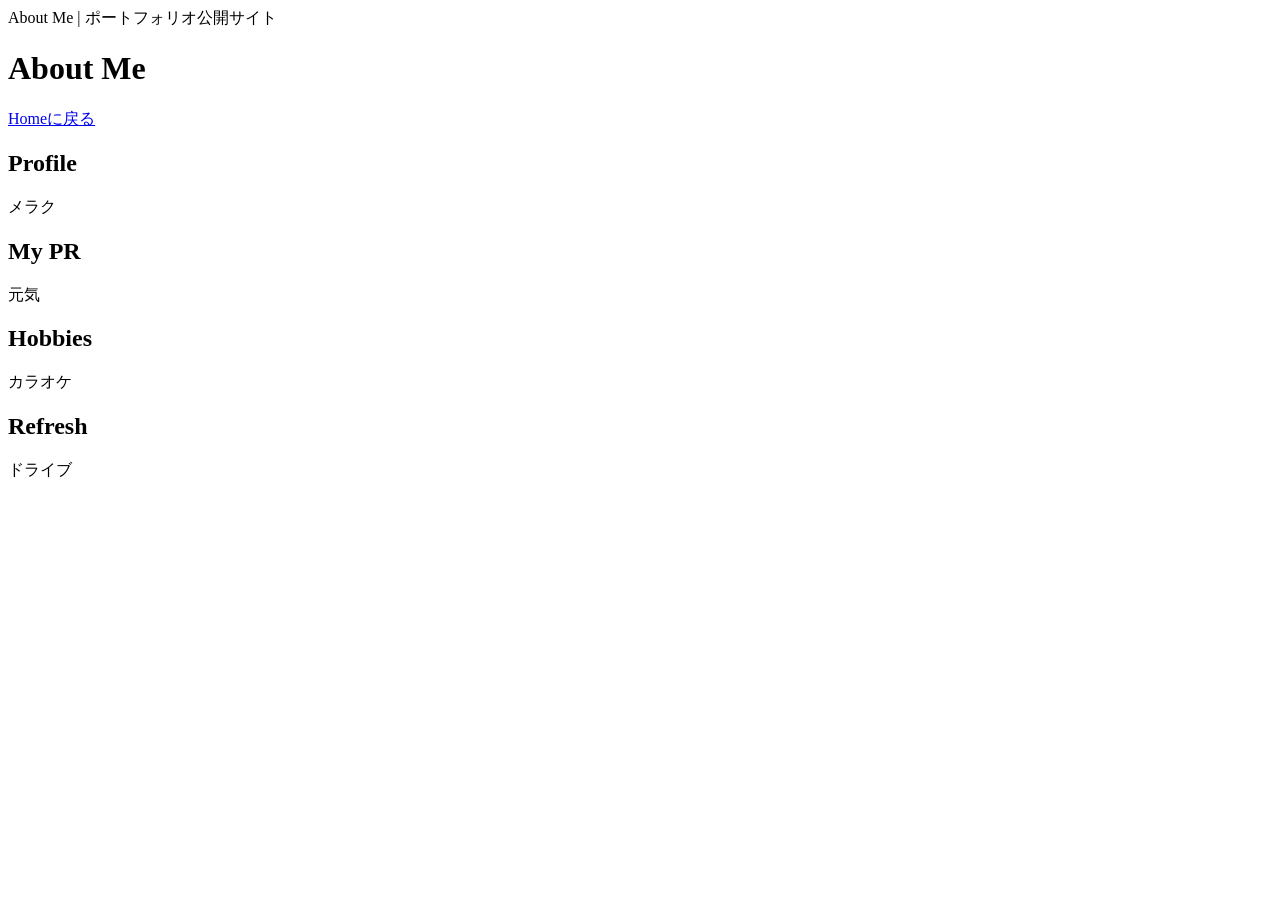
==== aboutme.html @ ee164ec9 "feat: AboutMeを追加" ====
<!DOCTYPE html>
<html lang="ja">

<head>
	<meta charset="UTF-8">
	<meta name="viewport" content="width=device-width,initial-scale=1.0" <title>About Me | ポートフォリオ公開サイト</title>
</head>

<body>
	<header>
		<h1>About Me</h1>
		<nav aria-label="css/style.css">
			<a href="index.html">Homeに戻る</a>
		</nav>
	</header>
	<main>
		<section>
			<h2>Profile</h2>
			<p>メラク</p>
		</section>
		<section>
			<h2>My PR</h2>
			<p>元気</p>
		</section>
		<section>
			<h2>Hobbies</h2>
			<p>カラオケ</p>
		</section>
		<section>
			<h2>Refresh</h2>
			<p>ドライブ</p>
		</section>
	</main>
</body>

</html>
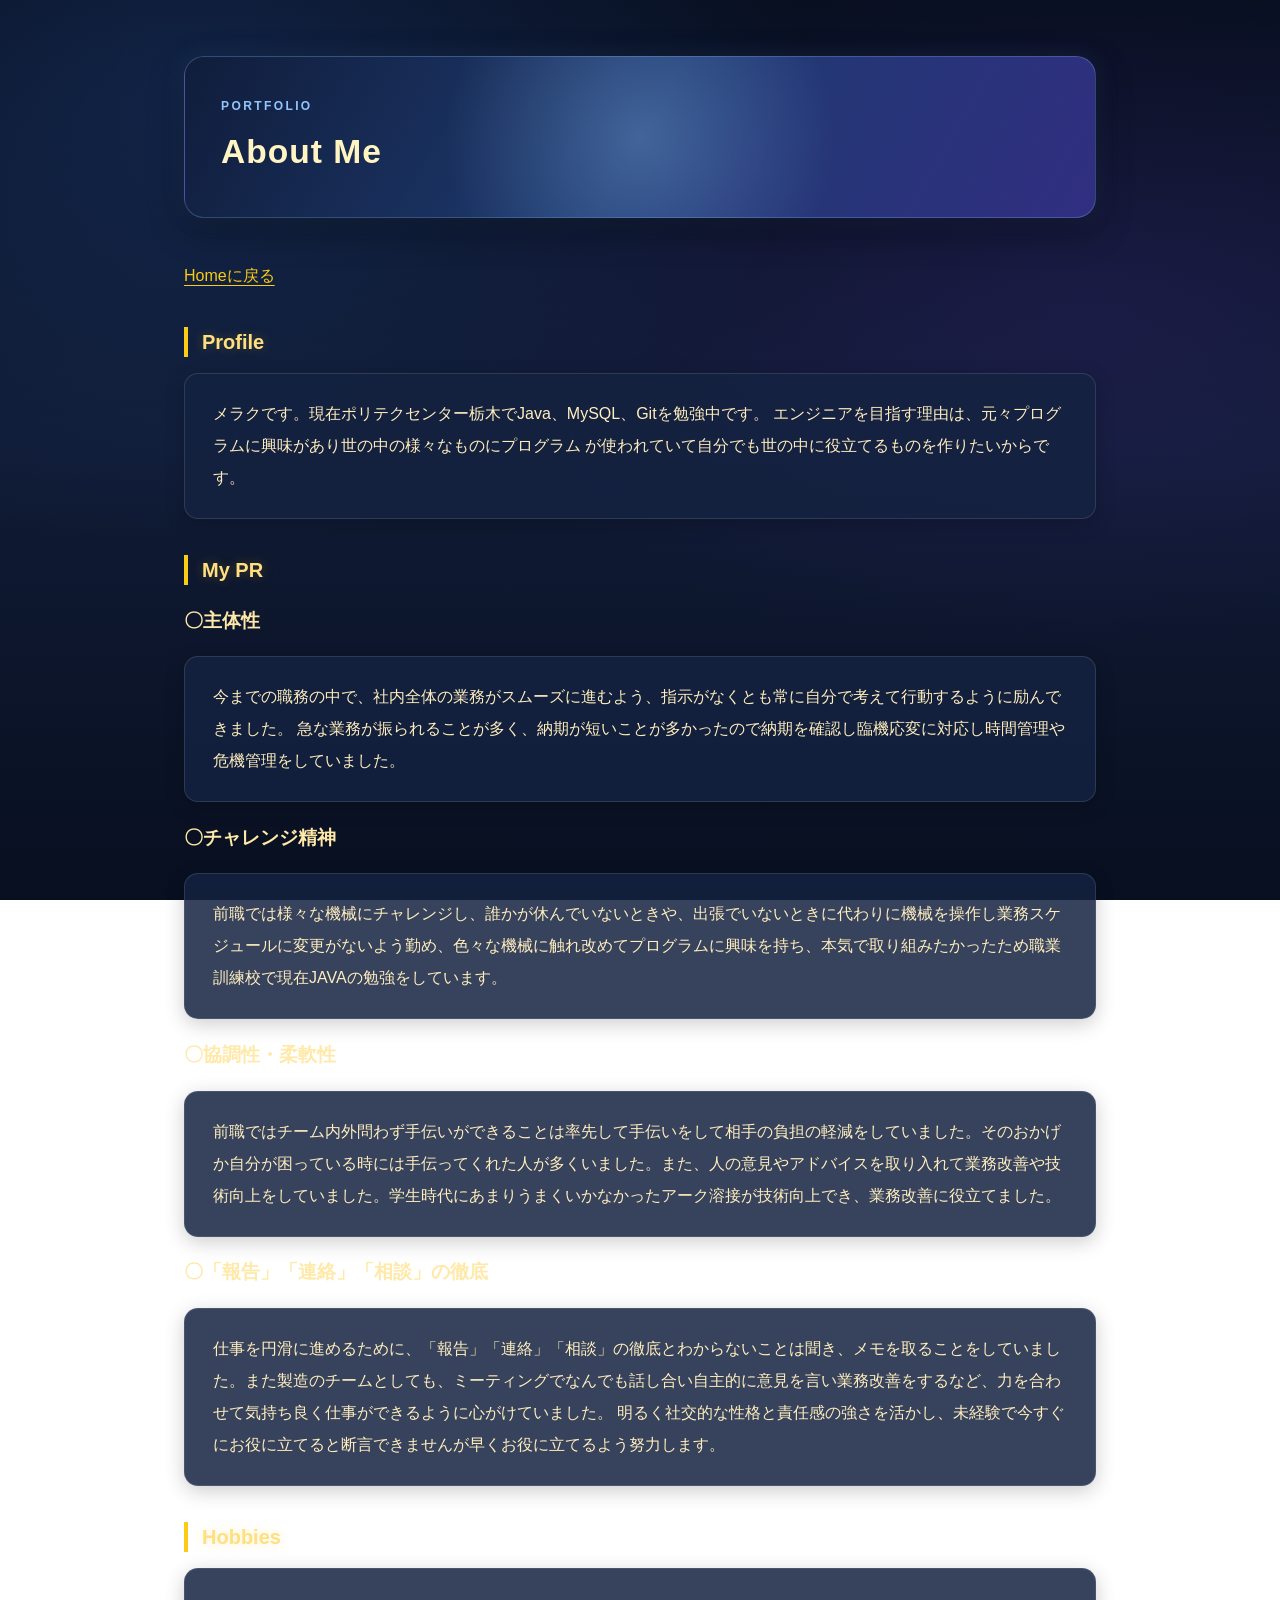
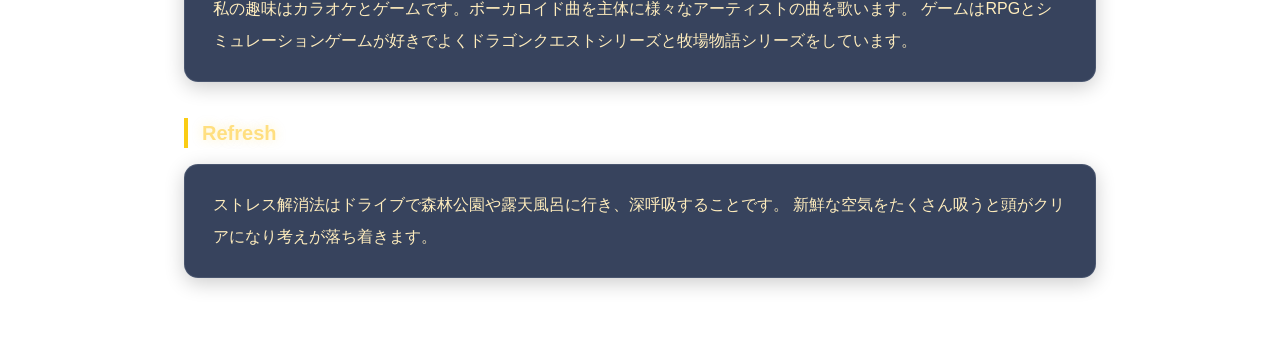
==== commit a514c76a: "Merge pull request #11 from meraku08-maker/content/About-Me feat:aboutmeの情報の追加" ====
--- a/aboutme.html
+++ b/aboutme.html
@@ -2,34 +2,58 @@
 <html lang="ja">
 
 <head>
-	<meta charset="UTF-8">
-	<meta name="viewport" content="width=device-width,initial-scale=1.0" <title>About Me | ポートフォリオ公開サイト</title>
+    <meta charset="UTF-8">
+    <meta name="viewport" content="width=device-width, initial-scale=1.0">
+    <title>About Me | ポートフォリオ公開サイト</title>
+    <link rel="stylesheet" href="css/style.css">
 </head>
 
 <body>
 	<header>
 		<h1>About Me</h1>
-		<nav aria-label="css/style.css">
+		<nav aria-label="css/style2.css">
 			<a href="index.html">Homeに戻る</a>
 		</nav>
 	</header>
 	<main>
 		<section>
 			<h2>Profile</h2>
-			<p>メラク</p>
+			<p>メラクです。現在ポリテクセンター栃木でJava、MySQL、Gitを勉強中です。
+				エンジニアを目指す理由は、元々プログラムに興味があり世の中の様々なものにプログラム
+				が使われていて自分でも世の中に役立てるものを作りたいからです。
+			</p>
 		</section>
 		<section>
 			<h2>My PR</h2>
-			<p>元気</p>
-		</section>
-		<section>
-			<h2>Hobbies</h2>
-			<p>カラオケ</p>
-		</section>
-		<section>
-			<h2>Refresh</h2>
-			<p>ドライブ</p>
-		</section>
+			<h3> 〇主体性</h3>
+			<p>今までの職務の中で、社内全体の業務がスムーズに進むよう、指示がなくとも常に自分で考えて行動するように励んできました。
+				急な業務が振られることが多く、納期が短いことが多かったので納期を確認し臨機応変に対応し時間管理や危機管理をしていました。
+			</p>
+			<h3>〇チャレンジ精神</h3>
+			<p>前職では様々な機械にチャレンジし、誰かが休んでいないときや、出張でいないときに代わりに機械を操作し業務スケジュールに変更がないよう勤め、色々な機械に触れ改めてプログラムに興味を持ち、本気で取り組みたかったため職業訓練校で現在JAVAの勉強をしています。
+			</p>
+			<h3>〇協調性・柔軟性</h3>
+			<p>前職ではチーム内外問わず手伝いができることは率先して手伝いをして相手の負担の軽減をしていました。そのおかげか自分が困っている時には手伝ってくれた人が多くいました。また、人の意見やアドバイスを取り入れて業務改善や技術向上をしていました。学生時代にあまりうまくいかなかったアーク溶接が技術向上でき、業務改善に役立てました。
+			</p>
+			<h3>〇「報告」「連絡」「相談」の徹底</h3>
+			<p> 仕事を円滑に進めるために、「報告」「連絡」「相談」の徹底とわからないことは聞き、メモを取ることをしていました。また製造のチームとしても、ミーティングでなんでも話し合い自主的に意見を言い業務改善をするなど、力を合わせて気持ち良く仕事ができるように心がけていました。
+				明るく社交的な性格と責任感の強さを活かし、未経験で今すぐにお役に立てると断言できませんが早くお役に立てるよう努力します。
+
+			</p>
+			</section>
+			<section>
+				<h2>Hobbies</h2>
+				<p>私の趣味はカラオケとゲームです。ボーカロイド曲を主体に様々なアーティストの曲を歌います。
+					ゲームはRPGとシミュレーションゲームが好きでよくドラゴンクエストシリーズと牧場物語シリーズをしています。
+					
+				</p>
+			</section>
+			<section>
+				<h2>Refresh</h2>
+				<p>ストレス解消法はドライブで森林公園や露天風呂に行き、深呼吸することです。
+					新鮮な空気をたくさん吸うと頭がクリアになり考えが落ち着きます。
+				</p>
+			</section>
 	</main>
 </body>
 
--- a/css/style.css
+++ b/css/style.css
@@ -0,0 +1,543 @@
+
+/* ==========================================
+   夜空をイメージしたポートフォリオデザイン
+   ========================================== */
+
+/* 余白や枠線を含めてサイズを計算 */
+* {
+    box-sizing: border-box;
+}
+
+/* ページ全体の背景 */
+html {
+    min-height: 100%;
+    background:
+        radial-gradient(ellipse at 15% 10%, rgba(59, 130, 246, 0.16), transparent 40%),
+        radial-gradient(ellipse at 85% 35%, rgba(124, 58, 237, 0.12), transparent 42%),
+        linear-gradient(180deg, #080f20 0%, #101b35 50%, #080f20 100%);
+    background-attachment: fixed;
+}
+
+/* コンテンツ */
+body {
+    max-width: 960px;
+    margin: 0 auto;
+    padding: 56px 24px 80px;
+    font-family: "Segoe UI", "Hiragino Kaku Gothic ProN",
+        "Yu Gothic", Meiryo, sans-serif;
+    color: #dbeafe;
+    line-height: 1.8;
+    overflow-wrap: anywhere;
+}
+
+/* サイトタイトル */
+h1 {
+    margin: 0 0 44px;
+    padding: 40px 36px;
+    border: 1px solid rgba(147, 197, 253, 0.25);
+    border-radius: 20px;
+    background:
+        radial-gradient(circle at var(--mouse-x, 50%) var(--mouse-y, 50%),
+            rgba(147, 197, 253, 0.3), transparent 42%),
+        linear-gradient(120deg, #101d3b, #1e3a70, #312e81);
+    box-shadow:
+        0 12px 35px rgba(0, 0, 0, 0.35),
+        0 0 25px rgba(96, 165, 250, 0.12);
+    color: #ffffff;
+    font-size: clamp(1.5rem, 3.5vw, 2.1rem);
+    line-height: 1.5;
+    letter-spacing: 0.03em;
+}
+
+/* PORTFOLIOラベル */
+h1::before {
+    content: "PORTFOLIO";
+    display: block;
+    margin-bottom: 12px;
+    color: #93c5fd;
+    font-size: 0.75rem;
+    font-weight: 600;
+    letter-spacing: 0.2em;
+}
+
+/* 見出し */
+h2 {
+    margin: 36px 0 16px;
+    padding-left: 14px;
+    border-left: 4px solid #60a5fa;
+    color: #bfdbfe;
+    font-size: 1.25rem;
+    line-height: 1.5;
+    text-shadow: 0 0 12px rgba(96, 165, 250, 0.25);
+}
+
+/* 本文カード */
+p {
+    margin: 0;
+    padding: 24px 28px;
+    border: 1px solid rgba(148, 163, 184, 0.2);
+    border-radius: 14px;
+    background: rgba(21, 35, 65, 0.85);
+    box-shadow: 0 5px 20px rgba(0, 0, 0, 0.2);
+    color: #dbeafe;
+    line-height: 2;
+}
+
+/* 作品紹介カード */
+.portfolio-card {
+    padding: 28px;
+    border-top: 3px solid #60a5fa;
+    color: #bfdbfe;
+    font-size: 1.15rem;
+    font-weight: 700;
+}
+
+/* PROJECTラベル */
+.portfolio-card::before {
+    content: "PROJECT";
+    display: block;
+    margin-bottom: 8px;
+    color: #93c5fd;
+    font-size: 0.7rem;
+    font-weight: 600;
+    letter-spacing: 0.15em;
+}
+
+/* リンク */
+a {
+    color: #93c5fd;
+    text-decoration-thickness: 1px;
+    text-underline-offset: 4px;
+}
+
+a:hover {
+    color: #c4b5fd;
+    text-shadow: 0 0 10px rgba(167, 139, 250, 0.5);
+    text-decoration-thickness: 2px;
+}
+
+a:focus-visible {
+    outline: 3px solid #60a5fa;
+    outline-offset: 5px;
+}
+
+/* スマートフォン対応 */
+@media (max-width: 600px) {
+    body {
+        padding: 28px 16px 48px;
+    }
+
+    h1 {
+        margin-bottom: 32px;
+        padding: 28px 20px;
+        border-radius: 16px;
+    }
+
+    h2 {
+        margin-top: 28px;
+        font-size: 1.1rem;
+    }
+
+    p,
+    .portfolio-card {
+        padding: 20px;
+    }
+}
+
+/* ==========================================
+   JavaScript と組み合わせた演出
+   ========================================== */
+
+/* テーマ切り替えボタン */
+.theme-toggle {
+    display: block;
+    margin: 0 0 18px auto;
+    padding: 10px 18px;
+    border: 1px solid rgba(147, 197, 253, 0.35);
+    border-radius: 999px;
+    background: #152443;
+    color: #bfdbfe;
+    font: inherit;
+    font-size: 0.9rem;
+    font-weight: 700;
+    cursor: pointer;
+    transition: background-color 0.2s, transform 0.2s;
+}
+
+.theme-toggle:hover {
+    background-color: #243b68;
+    transform: translateY(-2px);
+    box-shadow: 0 0 15px rgba(96, 165, 250, 0.2);
+}
+
+.theme-toggle:focus-visible {
+    outline: 3px solid #60a5fa;
+    outline-offset: 3px;
+}
+
+/* 画面内に入ると表示 */
+.js-enabled .reveal {
+    opacity: 0;
+    transform: translateY(22px);
+    transition: opacity 0.7s ease, transform 0.7s ease;
+}
+
+.js-enabled .reveal.is-visible {
+    opacity: 1;
+    transform: translateY(0);
+}
+
+/* カードの浮き上がり */
+.portfolio-card {
+    transition: box-shadow 0.25s ease, transform 0.25s ease,
+        opacity 0.7s ease;
+}
+
+.portfolio-card.is-visible:hover {
+    transform: translateY(-5px);
+    box-shadow: 0 12px 32px rgba(96, 165, 250, 0.18);
+}
+
+/* ダークモード */
+html.dark {
+    background:
+        radial-gradient(ellipse at 15% 10%, rgba(59, 130, 246, 0.13), transparent 40%),
+        linear-gradient(180deg, #030712, #080f20 60%, #030712);
+}
+
+.dark body {
+    color: #dbeafe;
+}
+
+.dark h2 {
+    color: #bfdbfe;
+    border-left-color: #818cf8;
+}
+
+.dark p {
+    background-color: #101b30;
+    color: #e2e8f0;
+    border-color: #334155;
+    box-shadow: 0 5px 18px rgba(0, 0, 0, 0.35);
+}
+
+.dark .portfolio-card {
+    border-top-color: #818cf8;
+}
+
+.dark .portfolio-card::before {
+    color: #a5b4fc;
+}
+
+.dark .theme-toggle {
+    color: #e2e8f0;
+    background-color: #111c33;
+    border-color: #475569;
+}
+
+.dark .theme-toggle:hover {
+    background-color: #263653;
+}
+
+.dark a {
+    color: #93c5fd;
+}
+
+/* アニメーション軽減設定 */
+@media (prefers-reduced-motion: reduce) {
+    .js-enabled .reveal {
+        opacity: 1;
+        transform: none;
+        transition: none;
+    }
+
+    .theme-toggle,
+    .portfolio-card {
+        transition: none;
+    }
+
+    .theme-toggle:hover,
+    .portfolio-card.is-visible:hover {
+        transform: none;
+    }
+}
+
+/* ==========================================
+   ポートフォリオ一覧
+   ========================================== */
+
+/* カードを横並びにする */
+.portfolio-grid {
+    display: grid;
+    grid-template-columns: repeat(2, minmax(0, 1fr));
+    gap: 24px;
+}
+
+/* カード全体 */
+.portfolio-grid .portfolio-card {
+    padding: 0;
+    overflow: hidden;
+    background: linear-gradient(145deg, #172847, #101b32);
+    border: 1px solid rgba(147, 197, 253, 0.2);
+    border-radius: 16px;
+    box-shadow: 0 4px 20px rgba(0, 0, 0, 0.25);
+    color: #dbeafe;
+    font-size: 1rem;
+    font-weight: normal;
+    transition:
+        transform 0.25s ease,
+        box-shadow 0.25s ease,
+        opacity 0.7s ease;
+}
+
+/* PROJECT表示を無効化 */
+.portfolio-grid .portfolio-card::before {
+    content: none;
+}
+
+/* ホバー演出 */
+.portfolio-grid .portfolio-card:hover {
+    transform: translateY(-5px);
+    box-shadow:
+        0 12px 32px rgba(0, 0, 0, 0.35),
+        0 0 20px rgba(96, 165, 250, 0.18);
+}
+
+/* カード上部の画像領域 */
+.portfolio-image {
+    display: flex;
+    align-items: center;
+    justify-content: center;
+    height: 150px;
+    background:
+        radial-gradient(circle at 30% 30%, rgba(191, 219, 254, 0.25), transparent 35%),
+        linear-gradient(135deg, #101d3b, #1e40af, #312e81);
+    color: #dbeafe;
+    font-size: 0.9rem;
+    font-weight: 700;
+    letter-spacing: 0.15em;
+    text-shadow: 0 0 12px rgba(147, 197, 253, 0.6);
+}
+
+/* 制作予定カード */
+.portfolio-image-next {
+    background:
+        radial-gradient(circle at 70% 30%, rgba(191, 219, 254, 0.2), transparent 35%),
+        linear-gradient(135deg, #1e293b, #334155, #1e3a5f);
+}
+
+/* カード本文 */
+.portfolio-content {
+    padding: 24px;
+}
+
+.portfolio-content h3 {
+    margin: 0 0 12px;
+    color: #bfdbfe;
+    font-size: 1.2rem;
+}
+
+/* 作品説明 */
+.portfolio-grid .portfolio-description {
+    margin: 0 0 18px;
+    padding: 0;
+    border: none;
+    border-radius: 0;
+    background: transparent;
+    box-shadow: none;
+    color: #a9bad3;
+    font-size: 0.9rem;
+    font-weight: normal;
+    line-height: 1.8;
+}
+
+/* 使用技術タグ */
+.portfolio-tags {
+    display: flex;
+    flex-wrap: wrap;
+    gap: 8px;
+    margin-bottom: 20px;
+}
+
+.portfolio-tags span {
+    padding: 4px 12px;
+    border: 1px solid rgba(147, 197, 253, 0.2);
+    border-radius: 6px;
+    background: #1e3154;
+    color: #bfdbfe;
+    font-size: 0.75rem;
+    font-weight: 600;
+}
+
+/* GitHubリンク */
+.portfolio-link {
+    display: inline-block;
+    color: #93c5fd;
+    font-size: 0.9rem;
+    font-weight: 700;
+}
+
+/* ==========================================
+   ダークモード対応
+   ========================================== */
+
+.dark .portfolio-grid .portfolio-card {
+    background: linear-gradient(145deg, #0c172b, #101b30);
+    border-color: rgba(129, 140, 248, 0.25);
+    color: #e2e8f0;
+}
+
+.dark .portfolio-content h3 {
+    color: #c4b5fd;
+}
+
+.dark .portfolio-grid .portfolio-description {
+    background: transparent;
+    color: #cbd5e1;
+    box-shadow: none;
+}
+
+.dark .portfolio-tags span {
+    background: #172554;
+    border-color: rgba(129, 140, 248, 0.25);
+    color: #c7d2fe;
+}
+
+/* ==========================================
+   レスポンシブ対応
+   ========================================== */
+
+@media (max-width: 600px) {
+    .portfolio-grid {
+        grid-template-columns: 1fr;
+    }
+
+    .portfolio-image {
+        height: 130px;
+    }
+
+    .portfolio-content {
+        padding: 20px;
+    }
+}
+
+/* アニメーション軽減設定 */
+@media (prefers-reduced-motion: reduce) {
+    .portfolio-grid .portfolio-card {
+        transition: none;
+    }
+
+    .portfolio-grid .portfolio-card:hover {
+        transform: none;
+    }
+}
+
+/* ==========================================
+   夜空デザイン：ゴールド文字カラー
+   ========================================== */
+
+/* 基本文字 */
+body {
+    color: #ffe9a8;
+}
+
+/* メインタイトル */
+h1 {
+    color: #fff4c2;
+}
+
+/* 見出し */
+h2 {
+    color: #ffdf80;
+    border-left-color: #facc15;
+    text-shadow: 0 0 12px rgba(250, 204, 21, 0.25);
+}
+
+/* 本文 */
+p {
+    color: #ffedbd;
+}
+
+/* 作品カード */
+.portfolio-card {
+    color: #ffe9a8;
+}
+
+/* 作品タイトル */
+.portfolio-content h3 {
+    color: #ffdf80;
+}
+
+/* 作品説明 */
+.portfolio-grid .portfolio-description {
+    color: #e9d9a5;
+}
+
+/* リンク */
+a,
+.portfolio-link {
+    color: #facc15;
+}
+
+a:hover {
+    color: #fff1a8;
+    text-shadow: 0 0 12px rgba(250, 204, 21, 0.65);
+}
+
+/* 使用技術タグ */
+.portfolio-tags span {
+    color: #ffe9a8;
+    background: #493d20;
+    border-color: rgba(250, 204, 21, 0.3);
+}
+
+/* PROJECTラベル */
+.portfolio-card::before {
+    color: #eabf55;
+}
+
+/* ボタン */
+.theme-toggle {
+    color: #ffe9a8;
+    border-color: rgba(250, 204, 21, 0.4);
+}
+
+.theme-toggle:hover {
+    color: #fff4c2;
+    background-color: #493d20;
+}
+
+/* ダークモード */
+.dark body {
+    color: #ffe9a8;
+}
+
+.dark h2 {
+    color: #ffdf80;
+    border-left-color: #facc15;
+}
+
+.dark p {
+    color: #ffedbd;
+}
+
+.dark .portfolio-content h3 {
+    color: #ffdf80;
+}
+
+.dark .portfolio-grid .portfolio-description {
+    color: #e9d9a5;
+}
+
+.dark .portfolio-tags span {
+    background: #493d20;
+    color: #ffe9a8;
+}
+
+.dark a {
+    color: #facc15;
+}
+
+.dark .theme-toggle {
+    color: #ffe9a8;
+}
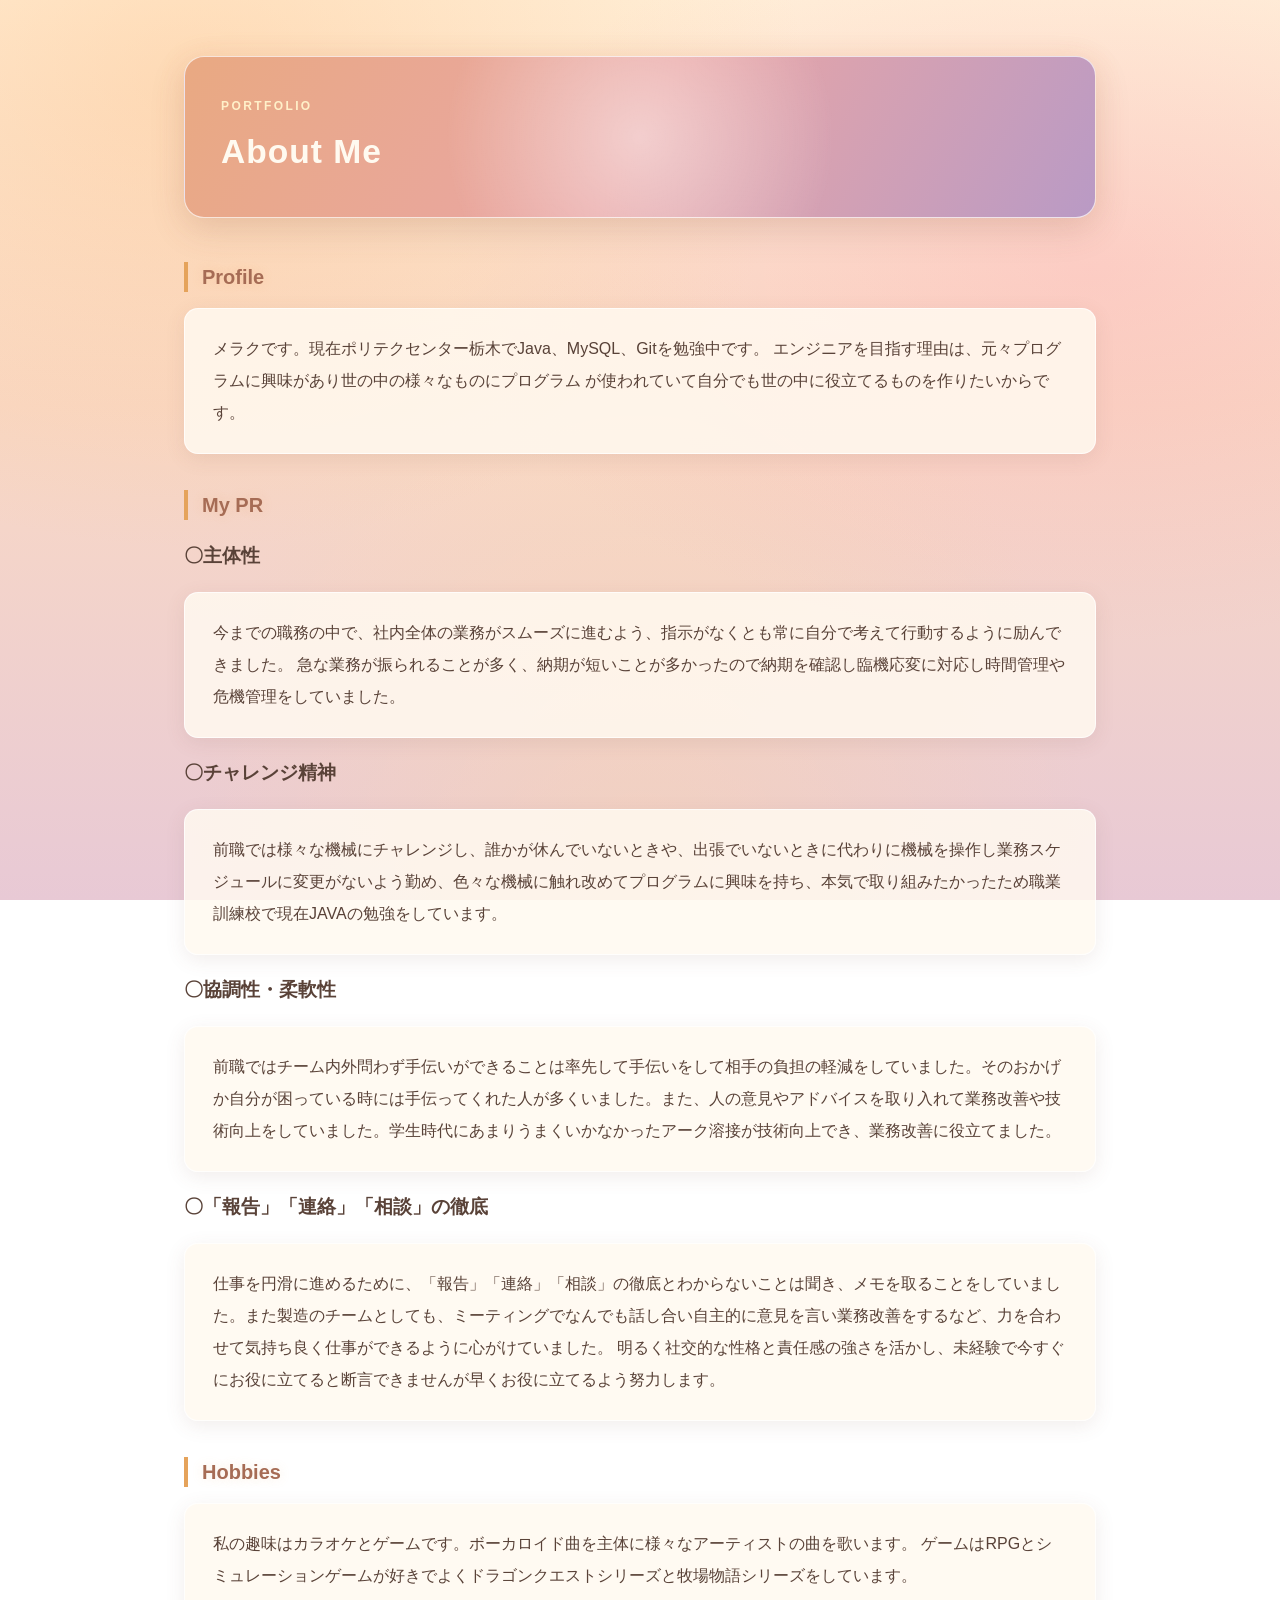
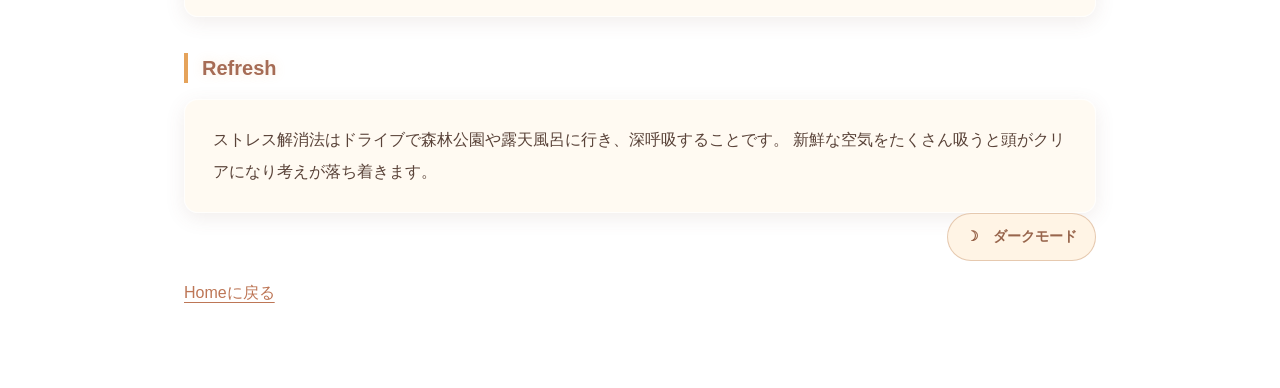
==== commit ffc4acdb: "Merge pull request #12 from meraku08-maker/change/index chore: index aboutme" ====
--- a/aboutme.html
+++ b/aboutme.html
@@ -2,18 +2,15 @@
 <html lang="ja">
 
 <head>
-    <meta charset="UTF-8">
-    <meta name="viewport" content="width=device-width, initial-scale=1.0">
-    <title>About Me | ポートフォリオ公開サイト</title>
-    <link rel="stylesheet" href="css/style.css">
+	<meta charset="UTF-8">
+	<meta name="viewport" content="width=device-width, initial-scale=1.0">
+	<title>About Me | ポートフォリオ公開サイト</title>
+	<link rel="stylesheet" href="css/style.css">
 </head>
 
 <body>
 	<header>
 		<h1>About Me</h1>
-		<nav aria-label="css/style2.css">
-			<a href="index.html">Homeに戻る</a>
-		</nav>
 	</header>
 	<main>
 		<section>
@@ -40,20 +37,26 @@
 				明るく社交的な性格と責任感の強さを活かし、未経験で今すぐにお役に立てると断言できませんが早くお役に立てるよう努力します。
 
 			</p>
-			</section>
-			<section>
-				<h2>Hobbies</h2>
-				<p>私の趣味はカラオケとゲームです。ボーカロイド曲を主体に様々なアーティストの曲を歌います。
-					ゲームはRPGとシミュレーションゲームが好きでよくドラゴンクエストシリーズと牧場物語シリーズをしています。
-					
-				</p>
-			</section>
-			<section>
-				<h2>Refresh</h2>
-				<p>ストレス解消法はドライブで森林公園や露天風呂に行き、深呼吸することです。
-					新鮮な空気をたくさん吸うと頭がクリアになり考えが落ち着きます。
-				</p>
-			</section>
+		</section>
+		<section>
+			<h2>Hobbies</h2>
+			<p>私の趣味はカラオケとゲームです。ボーカロイド曲を主体に様々なアーティストの曲を歌います。
+				ゲームはRPGとシミュレーションゲームが好きでよくドラゴンクエストシリーズと牧場物語シリーズをしています。
+
+			</p>
+		</section>
+		<section>
+			<h2>Refresh</h2>
+			<p>ストレス解消法はドライブで森林公園や露天風呂に行き、深呼吸することです。
+				新鮮な空気をたくさん吸うと頭がクリアになり考えが落ち着きます。
+			</p>
+		</section>
+		<button id="themeToggle" class="theme-toggle" type="button" aria-pressed="false">
+			☽　ダークモード
+		</button>
+		<nav aria-label="css/style.css">
+			<a href="index.html">Homeに戻る</a>
+		</nav>
 	</main>
 </body>
 
--- a/css/style.css
+++ b/css/style.css
@@ -1,543 +1,479 @@
-
-/* ==========================================
-   夜空をイメージしたポートフォリオデザイン
-   ========================================== */
-
-/* 余白や枠線を含めてサイズを計算 */
-* {
-    box-sizing: border-box;
-}
-
-/* ページ全体の背景 */
-html {
-    min-height: 100%;
-    background:
-        radial-gradient(ellipse at 15% 10%, rgba(59, 130, 246, 0.16), transparent 40%),
-        radial-gradient(ellipse at 85% 35%, rgba(124, 58, 237, 0.12), transparent 42%),
-        linear-gradient(180deg, #080f20 0%, #101b35 50%, #080f20 100%);
-    background-attachment: fixed;
-}
-
-/* コンテンツ */
-body {
-    max-width: 960px;
-    margin: 0 auto;
-    padding: 56px 24px 80px;
-    font-family: "Segoe UI", "Hiragino Kaku Gothic ProN",
-        "Yu Gothic", Meiryo, sans-serif;
-    color: #dbeafe;
-    line-height: 1.8;
-    overflow-wrap: anywhere;
-}
-
-/* サイトタイトル */
-h1 {
-    margin: 0 0 44px;
-    padding: 40px 36px;
-    border: 1px solid rgba(147, 197, 253, 0.25);
-    border-radius: 20px;
-    background:
-        radial-gradient(circle at var(--mouse-x, 50%) var(--mouse-y, 50%),
-            rgba(147, 197, 253, 0.3), transparent 42%),
-        linear-gradient(120deg, #101d3b, #1e3a70, #312e81);
-    box-shadow:
-        0 12px 35px rgba(0, 0, 0, 0.35),
-        0 0 25px rgba(96, 165, 250, 0.12);
-    color: #ffffff;
-    font-size: clamp(1.5rem, 3.5vw, 2.1rem);
-    line-height: 1.5;
-    letter-spacing: 0.03em;
-}
-
-/* PORTFOLIOラベル */
-h1::before {
-    content: "PORTFOLIO";
-    display: block;
-    margin-bottom: 12px;
-    color: #93c5fd;
-    font-size: 0.75rem;
-    font-weight: 600;
-    letter-spacing: 0.2em;
-}
-
-/* 見出し */
-h2 {
-    margin: 36px 0 16px;
-    padding-left: 14px;
-    border-left: 4px solid #60a5fa;
-    color: #bfdbfe;
-    font-size: 1.25rem;
-    line-height: 1.5;
-    text-shadow: 0 0 12px rgba(96, 165, 250, 0.25);
-}
-
-/* 本文カード */
-p {
-    margin: 0;
-    padding: 24px 28px;
-    border: 1px solid rgba(148, 163, 184, 0.2);
-    border-radius: 14px;
-    background: rgba(21, 35, 65, 0.85);
-    box-shadow: 0 5px 20px rgba(0, 0, 0, 0.2);
-    color: #dbeafe;
-    line-height: 2;
-}
-
-/* 作品紹介カード */
-.portfolio-card {
-    padding: 28px;
-    border-top: 3px solid #60a5fa;
-    color: #bfdbfe;
-    font-size: 1.15rem;
-    font-weight: 700;
-}
-
-/* PROJECTラベル */
-.portfolio-card::before {
-    content: "PROJECT";
-    display: block;
-    margin-bottom: 8px;
-    color: #93c5fd;
-    font-size: 0.7rem;
-    font-weight: 600;
-    letter-spacing: 0.15em;
-}
-
-/* リンク */
-a {
-    color: #93c5fd;
-    text-decoration-thickness: 1px;
-    text-underline-offset: 4px;
-}
-
-a:hover {
-    color: #c4b5fd;
-    text-shadow: 0 0 10px rgba(167, 139, 250, 0.5);
-    text-decoration-thickness: 2px;
-}
-
-a:focus-visible {
-    outline: 3px solid #60a5fa;
-    outline-offset: 5px;
-}
-
-/* スマートフォン対応 */
-@media (max-width: 600px) {
-    body {
-        padding: 28px 16px 48px;
-    }
-
-    h1 {
-        margin-bottom: 32px;
-        padding: 28px 20px;
-        border-radius: 16px;
-    }
-
-    h2 {
-        margin-top: 28px;
-        font-size: 1.1rem;
-    }
-
-    p,
-    .portfolio-card {
-        padding: 20px;
-    }
-}
-
-/* ==========================================
-   JavaScript と組み合わせた演出
-   ========================================== */
-
-/* テーマ切り替えボタン */
-.theme-toggle {
-    display: block;
-    margin: 0 0 18px auto;
-    padding: 10px 18px;
-    border: 1px solid rgba(147, 197, 253, 0.35);
-    border-radius: 999px;
-    background: #152443;
-    color: #bfdbfe;
-    font: inherit;
-    font-size: 0.9rem;
-    font-weight: 700;
-    cursor: pointer;
-    transition: background-color 0.2s, transform 0.2s;
-}
-
-.theme-toggle:hover {
-    background-color: #243b68;
-    transform: translateY(-2px);
-    box-shadow: 0 0 15px rgba(96, 165, 250, 0.2);
-}
-
-.theme-toggle:focus-visible {
-    outline: 3px solid #60a5fa;
-    outline-offset: 3px;
-}
-
-/* 画面内に入ると表示 */
-.js-enabled .reveal {
-    opacity: 0;
-    transform: translateY(22px);
-    transition: opacity 0.7s ease, transform 0.7s ease;
-}
-
-.js-enabled .reveal.is-visible {
-    opacity: 1;
-    transform: translateY(0);
-}
-
-/* カードの浮き上がり */
-.portfolio-card {
-    transition: box-shadow 0.25s ease, transform 0.25s ease,
-        opacity 0.7s ease;
-}
-
-.portfolio-card.is-visible:hover {
-    transform: translateY(-5px);
-    box-shadow: 0 12px 32px rgba(96, 165, 250, 0.18);
-}
-
-/* ダークモード */
-html.dark {
-    background:
-        radial-gradient(ellipse at 15% 10%, rgba(59, 130, 246, 0.13), transparent 40%),
-        linear-gradient(180deg, #030712, #080f20 60%, #030712);
-}
-
-.dark body {
-    color: #dbeafe;
-}
-
-.dark h2 {
-    color: #bfdbfe;
-    border-left-color: #818cf8;
-}
-
-.dark p {
-    background-color: #101b30;
-    color: #e2e8f0;
-    border-color: #334155;
-    box-shadow: 0 5px 18px rgba(0, 0, 0, 0.35);
-}
-
-.dark .portfolio-card {
-    border-top-color: #818cf8;
-}
-
-.dark .portfolio-card::before {
-    color: #a5b4fc;
-}
-
-.dark .theme-toggle {
-    color: #e2e8f0;
-    background-color: #111c33;
-    border-color: #475569;
-}
-
-.dark .theme-toggle:hover {
-    background-color: #263653;
-}
-
-.dark a {
-    color: #93c5fd;
-}
-
-/* アニメーション軽減設定 */
-@media (prefers-reduced-motion: reduce) {
-    .js-enabled .reveal {
-        opacity: 1;
-        transform: none;
-        transition: none;
-    }
-
-    .theme-toggle,
-    .portfolio-card {
-        transition: none;
-    }
-
-    .theme-toggle:hover,
-    .portfolio-card.is-visible:hover {
-        transform: none;
-    }
-}
-
-/* ==========================================
-   ポートフォリオ一覧
-   ========================================== */
-
-/* カードを横並びにする */
-.portfolio-grid {
-    display: grid;
-    grid-template-columns: repeat(2, minmax(0, 1fr));
-    gap: 24px;
-}
-
-/* カード全体 */
-.portfolio-grid .portfolio-card {
-    padding: 0;
-    overflow: hidden;
-    background: linear-gradient(145deg, #172847, #101b32);
-    border: 1px solid rgba(147, 197, 253, 0.2);
-    border-radius: 16px;
-    box-shadow: 0 4px 20px rgba(0, 0, 0, 0.25);
-    color: #dbeafe;
-    font-size: 1rem;
-    font-weight: normal;
-    transition:
-        transform 0.25s ease,
-        box-shadow 0.25s ease,
-        opacity 0.7s ease;
-}
-
-/* PROJECT表示を無効化 */
-.portfolio-grid .portfolio-card::before {
-    content: none;
-}
-
-/* ホバー演出 */
-.portfolio-grid .portfolio-card:hover {
-    transform: translateY(-5px);
-    box-shadow:
-        0 12px 32px rgba(0, 0, 0, 0.35),
-        0 0 20px rgba(96, 165, 250, 0.18);
-}
-
-/* カード上部の画像領域 */
-.portfolio-image {
-    display: flex;
-    align-items: center;
-    justify-content: center;
-    height: 150px;
-    background:
-        radial-gradient(circle at 30% 30%, rgba(191, 219, 254, 0.25), transparent 35%),
-        linear-gradient(135deg, #101d3b, #1e40af, #312e81);
-    color: #dbeafe;
-    font-size: 0.9rem;
-    font-weight: 700;
-    letter-spacing: 0.15em;
-    text-shadow: 0 0 12px rgba(147, 197, 253, 0.6);
-}
-
-/* 制作予定カード */
-.portfolio-image-next {
-    background:
-        radial-gradient(circle at 70% 30%, rgba(191, 219, 254, 0.2), transparent 35%),
-        linear-gradient(135deg, #1e293b, #334155, #1e3a5f);
-}
-
-/* カード本文 */
-.portfolio-content {
-    padding: 24px;
-}
-
-.portfolio-content h3 {
-    margin: 0 0 12px;
-    color: #bfdbfe;
-    font-size: 1.2rem;
-}
-
-/* 作品説明 */
-.portfolio-grid .portfolio-description {
-    margin: 0 0 18px;
-    padding: 0;
-    border: none;
-    border-radius: 0;
-    background: transparent;
-    box-shadow: none;
-    color: #a9bad3;
-    font-size: 0.9rem;
-    font-weight: normal;
-    line-height: 1.8;
-}
-
-/* 使用技術タグ */
-.portfolio-tags {
-    display: flex;
-    flex-wrap: wrap;
-    gap: 8px;
-    margin-bottom: 20px;
-}
-
-.portfolio-tags span {
-    padding: 4px 12px;
-    border: 1px solid rgba(147, 197, 253, 0.2);
-    border-radius: 6px;
-    background: #1e3154;
-    color: #bfdbfe;
-    font-size: 0.75rem;
-    font-weight: 600;
-}
-
-/* GitHubリンク */
-.portfolio-link {
-    display: inline-block;
-    color: #93c5fd;
-    font-size: 0.9rem;
-    font-weight: 700;
-}
-
-/* ==========================================
-   ダークモード対応
-   ========================================== */
-
-.dark .portfolio-grid .portfolio-card {
-    background: linear-gradient(145deg, #0c172b, #101b30);
-    border-color: rgba(129, 140, 248, 0.25);
-    color: #e2e8f0;
-}
-
-.dark .portfolio-content h3 {
-    color: #c4b5fd;
-}
-
-.dark .portfolio-grid .portfolio-description {
-    background: transparent;
-    color: #cbd5e1;
-    box-shadow: none;
-}
-
-.dark .portfolio-tags span {
-    background: #172554;
-    border-color: rgba(129, 140, 248, 0.25);
-    color: #c7d2fe;
-}
-
-/* ==========================================
-   レスポンシブ対応
-   ========================================== */
-
-@media (max-width: 600px) {
-    .portfolio-grid {
-        grid-template-columns: 1fr;
-    }
-
-    .portfolio-image {
-        height: 130px;
-    }
-
-    .portfolio-content {
-        padding: 20px;
-    }
-}
-
-/* アニメーション軽減設定 */
-@media (prefers-reduced-motion: reduce) {
-    .portfolio-grid .portfolio-card {
-        transition: none;
-    }
-
-    .portfolio-grid .portfolio-card:hover {
-        transform: none;
-    }
-}
-
-/* ==========================================
-   夜空デザイン：ゴールド文字カラー
-   ========================================== */
-
-/* 基本文字 */
-body {
-    color: #ffe9a8;
-}
-
-/* メインタイトル */
-h1 {
-    color: #fff4c2;
-}
-
-/* 見出し */
-h2 {
-    color: #ffdf80;
-    border-left-color: #facc15;
-    text-shadow: 0 0 12px rgba(250, 204, 21, 0.25);
-}
-
-/* 本文 */
-p {
-    color: #ffedbd;
-}
-
-/* 作品カード */
-.portfolio-card {
-    color: #ffe9a8;
-}
-
-/* 作品タイトル */
-.portfolio-content h3 {
-    color: #ffdf80;
-}
-
-/* 作品説明 */
-.portfolio-grid .portfolio-description {
-    color: #e9d9a5;
-}
-
-/* リンク */
-a,
-.portfolio-link {
-    color: #facc15;
-}
-
-a:hover {
-    color: #fff1a8;
-    text-shadow: 0 0 12px rgba(250, 204, 21, 0.65);
-}
-
-/* 使用技術タグ */
-.portfolio-tags span {
-    color: #ffe9a8;
-    background: #493d20;
-    border-color: rgba(250, 204, 21, 0.3);
-}
-
-/* PROJECTラベル */
-.portfolio-card::before {
-    color: #eabf55;
-}
-
-/* ボタン */
-.theme-toggle {
-    color: #ffe9a8;
-    border-color: rgba(250, 204, 21, 0.4);
-}
-
-.theme-toggle:hover {
-    color: #fff4c2;
-    background-color: #493d20;
-}
-
-/* ダークモード */
-.dark body {
-    color: #ffe9a8;
-}
-
-.dark h2 {
-    color: #ffdf80;
-    border-left-color: #facc15;
-}
-
-.dark p {
-    color: #ffedbd;
-}
-
-.dark .portfolio-content h3 {
-    color: #ffdf80;
-}
-
-.dark .portfolio-grid .portfolio-description {
-    color: #e9d9a5;
-}
-
-.dark .portfolio-tags span {
-    background: #493d20;
-    color: #ffe9a8;
-}
-
-.dark a {
-    color: #facc15;
-}
-
-.dark .theme-toggle {
-    color: #ffe9a8;
-}
+
+/* ==========================================
+   共通設定
+   ========================================== */
+
+* {
+    box-sizing: border-box;
+}
+
+/* ==========================================
+   ライトモード：夜明け
+   ========================================== */
+
+html {
+    min-height: 100%;
+    background:
+        radial-gradient(ellipse at 15% 10%, rgba(255, 183, 120, 0.35), transparent 40%),
+        radial-gradient(ellipse at 85% 30%, rgba(255, 143, 171, 0.25), transparent 42%),
+        radial-gradient(ellipse at 50% 100%, rgba(255, 218, 160, 0.35), transparent 50%),
+        linear-gradient(180deg, #fff0d9 0%, #f9d9c5 45%, #e8c9d5 100%);
+    background-attachment: fixed;
+}
+
+body {
+    max-width: 960px;
+    margin: 0 auto;
+    padding: 56px 24px 80px;
+    font-family: "Segoe UI", "Hiragino Kaku Gothic ProN",
+        "Yu Gothic", Meiryo, sans-serif;
+    color: #594238;
+    line-height: 1.8;
+    overflow-wrap: anywhere;
+}
+
+/* メインタイトル */
+
+h1 {
+    margin: 0 0 44px;
+    padding: 40px 36px;
+    border: 1px solid rgba(255, 255, 255, 0.7);
+    border-radius: 20px;
+    background:
+        radial-gradient(circle at var(--mouse-x, 50%) var(--mouse-y, 50%),
+            rgba(255, 255, 255, 0.45), transparent 42%),
+        linear-gradient(120deg, #e9a982, #e9a6a5, #b99ac5);
+    box-shadow:
+        0 12px 35px rgba(120, 76, 67, 0.16),
+        0 0 25px rgba(255, 190, 140, 0.2);
+    color: #fffaf0;
+    font-size: clamp(1.5rem, 3.5vw, 2.1rem);
+    line-height: 1.5;
+    letter-spacing: 0.03em;
+}
+
+h1::before {
+    content: "PORTFOLIO";
+    display: block;
+    margin-bottom: 12px;
+    color: #fff0c9;
+    font-size: 0.75rem;
+    font-weight: 600;
+    letter-spacing: 0.2em;
+}
+
+/* 見出し */
+
+h2 {
+    margin: 36px 0 16px;
+    padding-left: 14px;
+    border-left: 4px solid #e5a35b;
+    color: #a66c55;
+    font-size: 1.25rem;
+    line-height: 1.5;
+    text-shadow: 0 0 12px rgba(229, 163, 91, 0.2);
+}
+
+/* 本文 */
+
+p {
+    margin: 0;
+    padding: 24px 28px;
+    border: 1px solid rgba(255, 255, 255, 0.7);
+    border-radius: 14px;
+    background: rgba(255, 250, 240, 0.85);
+    box-shadow: 0 5px 20px rgba(120, 76, 67, 0.1);
+    color: #594238;
+    line-height: 2;
+}
+
+/* 作品紹介 */
+
+.portfolio-card {
+    padding: 28px;
+    border-top: 3px solid #e5a35b;
+    color: #805b49;
+    font-size: 1.15rem;
+    font-weight: 700;
+}
+
+.portfolio-card::before {
+    content: "PROJECT";
+    display: block;
+    margin-bottom: 8px;
+    color: #c28b59;
+    font-size: 0.7rem;
+    font-weight: 600;
+    letter-spacing: 0.15em;
+}
+
+/* リンク */
+
+a {
+    color: #bd7656;
+    text-decoration-thickness: 1px;
+    text-underline-offset: 4px;
+}
+
+a:hover {
+    color: #d18b9e;
+    text-shadow: 0 0 10px rgba(209, 139, 158, 0.4);
+    text-decoration-thickness: 2px;
+}
+
+a:focus-visible {
+    outline: 3px solid #e5a35b;
+    outline-offset: 5px;
+}
+
+/* ==========================================
+   テーマ切り替え
+   ========================================== */
+
+.theme-toggle {
+    display: block;
+    margin: 0 0 18px auto;
+    padding: 10px 18px;
+    border: 1px solid rgba(193, 135, 94, 0.4);
+    border-radius: 999px;
+    background: #fff4e5;
+    color: #98654c;
+    font: inherit;
+    font-size: 0.9rem;
+    font-weight: 700;
+    cursor: pointer;
+    transition: background-color 0.2s, transform 0.2s;
+}
+
+.theme-toggle:hover {
+    background-color: #f9dfc7;
+    transform: translateY(-2px);
+    box-shadow: 0 0 15px rgba(229, 163, 91, 0.2);
+}
+
+.theme-toggle:focus-visible {
+    outline: 3px solid #e5a35b;
+    outline-offset: 3px;
+}
+
+/* ==========================================
+   スクロール演出
+   ========================================== */
+
+.js-enabled .reveal {
+    opacity: 0;
+    transform: translateY(22px);
+    transition: opacity 0.7s ease, transform 0.7s ease;
+}
+
+.js-enabled .reveal.is-visible {
+    opacity: 1;
+    transform: translateY(0);
+}
+
+.portfolio-card {
+    transition: box-shadow 0.25s ease, transform 0.25s ease,
+        opacity 0.7s ease;
+}
+
+.portfolio-card.is-visible:hover {
+    transform: translateY(-5px);
+    box-shadow: 0 12px 32px rgba(229, 163, 91, 0.2);
+}
+
+/* ==========================================
+   ポートフォリオ一覧
+   ========================================== */
+
+.portfolio-grid {
+    display: grid;
+    grid-template-columns: repeat(2, minmax(0, 1fr));
+    gap: 24px;
+}
+
+.portfolio-grid .portfolio-card {
+    padding: 0;
+    overflow: hidden;
+    background: linear-gradient(145deg, #fffaf1, #f8e8df);
+    border: 1px solid rgba(193, 135, 94, 0.2);
+    border-radius: 16px;
+    box-shadow: 0 4px 20px rgba(120, 76, 67, 0.12);
+    color: #594238;
+    font-size: 1rem;
+    font-weight: normal;
+    transition:
+        transform 0.25s ease,
+        box-shadow 0.25s ease,
+        opacity 0.7s ease;
+}
+
+.portfolio-grid .portfolio-card::before {
+    content: none;
+}
+
+.portfolio-grid .portfolio-card:hover {
+    transform: translateY(-5px);
+    box-shadow:
+        0 12px 32px rgba(120, 76, 67, 0.16),
+        0 0 20px rgba(229, 163, 91, 0.15);
+}
+
+/* 画像領域 */
+
+.portfolio-image {
+    display: flex;
+    align-items: center;
+    justify-content: center;
+    height: 150px;
+    background:
+        radial-gradient(circle at 30% 30%, rgba(255, 255, 255, 0.5), transparent 35%),
+        linear-gradient(135deg, #e9a982, #e9a6a5, #b99ac5);
+    color: #fffaf0;
+    font-size: 0.9rem;
+    font-weight: 700;
+    letter-spacing: 0.15em;
+    text-shadow: 0 0 12px rgba(255, 255, 255, 0.6);
+}
+
+.portfolio-image-next {
+    background:
+        radial-gradient(circle at 70% 30%, rgba(255, 255, 255, 0.35), transparent 35%),
+        linear-gradient(135deg, #c6b5b2, #d8a8a4, #b99ac5);
+}
+
+/* カード本文 */
+
+.portfolio-content {
+    padding: 24px;
+}
+
+.portfolio-content h3 {
+    margin: 0 0 12px;
+    color: #a66c55;
+    font-size: 1.2rem;
+}
+
+.portfolio-grid .portfolio-description {
+    margin: 0 0 18px;
+    padding: 0;
+    border: none;
+    border-radius: 0;
+    background: transparent;
+    box-shadow: none;
+    color: #80675c;
+    font-size: 0.9rem;
+    font-weight: normal;
+    line-height: 1.8;
+}
+
+/* 技術タグ */
+
+.portfolio-tags {
+    display: flex;
+    flex-wrap: wrap;
+    gap: 8px;
+    margin-bottom: 20px;
+}
+
+.portfolio-tags span {
+    padding: 4px 12px;
+    border: 1px solid rgba(193, 135, 94, 0.3);
+    border-radius: 6px;
+    background: #f8e5d3;
+    color: #98654c;
+    font-size: 0.75rem;
+    font-weight: 600;
+}
+
+.portfolio-link {
+    display: inline-block;
+    color: #bd7656;
+    font-size: 0.9rem;
+    font-weight: 700;
+}
+
+/* ==========================================
+   ダークモード：夜空
+   ========================================== */
+
+html.dark {
+    background:
+        radial-gradient(ellipse at 15% 10%, rgba(59, 130, 246, 0.2), transparent 40%),
+        radial-gradient(ellipse at 85% 35%, rgba(124, 58, 237, 0.16), transparent 42%),
+        radial-gradient(ellipse at 50% 100%, rgba(30, 64, 175, 0.12), transparent 45%),
+        linear-gradient(180deg, #050b19 0%, #101b35 50%, #080f20 100%);
+    background-attachment: fixed;
+}
+
+.dark body {
+    color: #f5e6b8;
+}
+
+/* タイトル */
+
+.dark h1 {
+    border-color: rgba(147, 197, 253, 0.25);
+    background:
+        radial-gradient(circle at var(--mouse-x, 50%) var(--mouse-y, 50%),
+            rgba(147, 197, 253, 0.3), transparent 42%),
+        linear-gradient(120deg, #101d3b, #1e3a70, #312e81);
+    color: #fff4d1;
+    box-shadow:
+        0 12px 35px rgba(0, 0, 0, 0.35),
+        0 0 25px rgba(96, 165, 250, 0.12);
+}
+
+.dark h1::before {
+    color: #facc75;
+}
+
+/* 見出し */
+
+.dark h2 {
+    color: #ffe19a;
+    border-left-color: #facc75;
+    text-shadow: 0 0 12px rgba(250, 204, 117, 0.25);
+}
+
+/* 本文 */
+
+.dark p {
+    background: rgba(21, 35, 65, 0.9);
+    color: #f5e6c4;
+    border-color: rgba(147, 197, 253, 0.18);
+    box-shadow: 0 5px 18px rgba(0, 0, 0, 0.35);
+}
+
+/* 作品カード */
+
+.dark .portfolio-card {
+    color: #ffe9b0;
+    border-top-color: #facc75;
+}
+
+.dark .portfolio-card::before {
+    color: #facc75;
+}
+
+/* ポートフォリオ一覧 */
+
+.dark .portfolio-grid .portfolio-card {
+    background: linear-gradient(145deg, #172847, #0c1429);
+    border-color: rgba(129, 140, 248, 0.25);
+    color: #e2e8f0;
+}
+
+.dark .portfolio-image {
+    background:
+        radial-gradient(circle at 30% 30%, rgba(191, 219, 254, 0.25), transparent 35%),
+        linear-gradient(135deg, #101d3b, #1e40af, #312e81);
+    color: #ffe9b0;
+}
+
+.dark .portfolio-image-next {
+    background:
+        radial-gradient(circle at 70% 30%, rgba(191, 219, 254, 0.2), transparent 35%),
+        linear-gradient(135deg, #1e293b, #334155, #1e3a5f);
+}
+
+.dark .portfolio-content h3 {
+    color: #ffe19a;
+}
+
+.dark .portfolio-grid .portfolio-description {
+    background: transparent;
+    color: #cbd5e1;
+    box-shadow: none;
+}
+
+.dark .portfolio-tags span {
+    background: #28314e;
+    border-color: rgba(250, 204, 117, 0.25);
+    color: #ffe9b0;
+}
+
+/* リンク */
+
+.dark a,
+.dark .portfolio-link {
+    color: #facc75;
+}
+
+.dark a:hover {
+    color: #fff1b8;
+    text-shadow: 0 0 12px rgba(250, 204, 117, 0.55);
+}
+
+/* テーマボタン */
+
+.dark .theme-toggle {
+    color: #ffe9b0;
+    background: #152443;
+    border-color: rgba(250, 204, 117, 0.35);
+}
+
+.dark .theme-toggle:hover {
+    background-color: #293858;
+}
+
+/* ==========================================
+   スマートフォン対応
+   ========================================== */
+
+@media (max-width: 600px) {
+    body {
+        padding: 28px 16px 48px;
+    }
+
+    h1 {
+        margin-bottom: 32px;
+        padding: 28px 20px;
+        border-radius: 16px;
+    }
+
+    h2 {
+        margin-top: 28px;
+        font-size: 1.1rem;
+    }
+
+    p,
+    .portfolio-card {
+        padding: 20px;
+    }
+
+    .portfolio-grid {
+        grid-template-columns: 1fr;
+    }
+
+    .portfolio-image {
+        height: 130px;
+    }
+
+    .portfolio-content {
+        padding: 20px;
+    }
+}
+
+/* ==========================================
+   アニメーション軽減設定
+   ========================================== */
+
+@media (prefers-reduced-motion: reduce) {
+    .js-enabled .reveal {
+        opacity: 1;
+        transform: none;
+        transition: none;
+    }
+
+    .theme-toggle,
+    .portfolio-card,
+    .portfolio-grid .portfolio-card {
+        transition: none;
+    }
+
+    .theme-toggle:hover,
+    .portfolio-card.is-visible:hover,
+    .portfolio-grid .portfolio-card:hover {
+        transform: none;
+    }
+}
